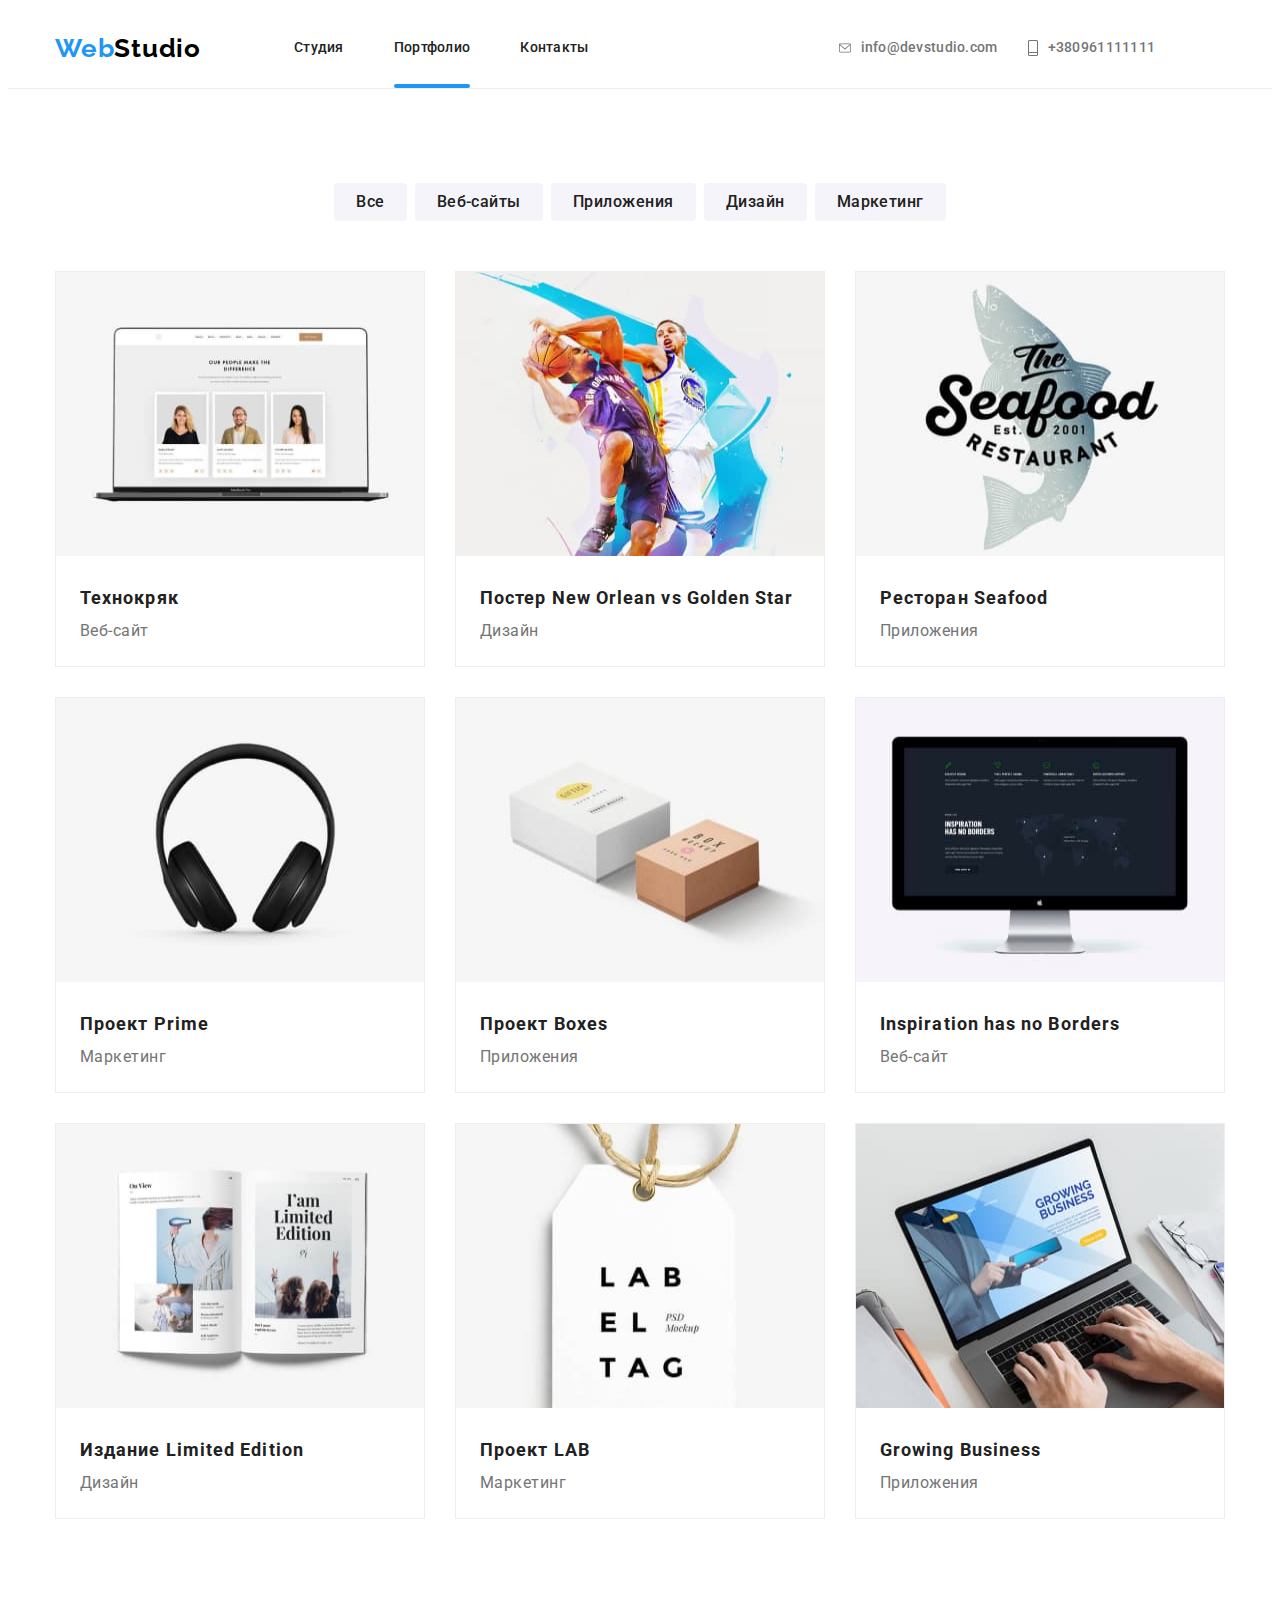
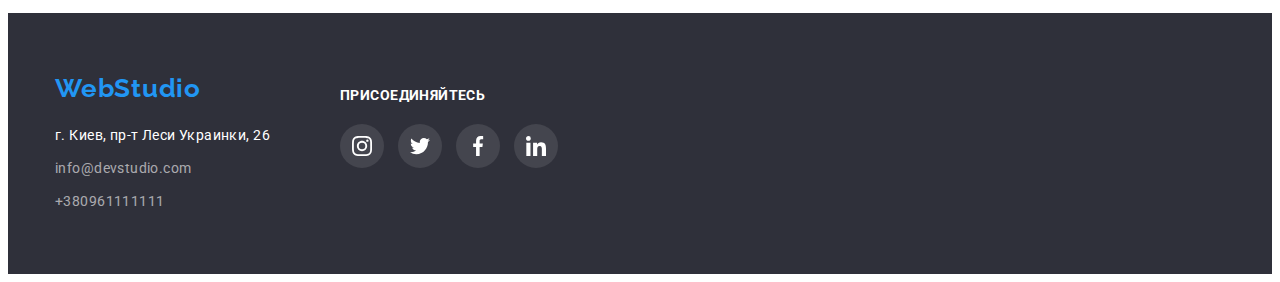
==== portfolio.html @ 250a7c7f "22.06.2022" ====
<!DOCTYPE html>
<html lang="ru">

<head>
    <meta charset="UTF-8" />
    <meta http-equiv="X-UA-Compatible" content="IE=edge" />
    <meta name="viewport" content="width=device-width, initial-scale=1.0" />
    <title>WebStudio</title>
    <link rel="stylesheet" href="https://cdnjs.cloudflare.com/ajax/libs/modern-normalize/1.1.0/modern-normalize.min.css"
        integrity="sha512-wpPYUAdjBVSE4KJnH1VR1HeZfpl1ub8YT/NKx4PuQ5NmX2tKuGu6U/JRp5y+Y8XG2tV+wKQpNHVUX03MfMFn9Q=="
        crossorigin="anonymous" referrerpolicy="no-referrer" />
    <link rel="stylesheet" href="./css/styles.css">
    <link rel="preconnect" href="https://fonts.googleapis.com">
    <link rel="preconnect" href="https://fonts.gstatic.com" crossorigin>
    <link
        href="https://fonts.googleapis.com/css2?family=Montserrat:wght@400;700&family=Roboto:wght@400;500;700;900&display=swap"
        rel="stylesheet">
    <link
        href="https://fonts.googleapis.com/css2?family=Montserrat:wght@400;700&family=Raleway:wght@700&family=Roboto:wght@400;500;700;900&display=swap"
        rel="stylesheet">
    <style>
        li {
            list-style-type: none;
        }
    </style>
</head>

<body>
    <!--Header-->
    <header class="line">
        <div class="container">
            <nav class="headr">
                <div class="headr-logo"><a href="./index.html" class="logo-web link">Web<span
                            class="logo-studio link">Studio</span></a></div>
                <ul class="headr-list">
                    <li class="headr-items"><a href="./index.html" class="headr-link link">Студия</a></li>
                    <li class="headr-items"><a href="./portfolio.html" class="headr-link current link">Портфолио</a>
                    </li>
                    <li class="headr-items"><a href="" class="headr-link link">Контакты</a></li>
                </ul>

                <a href="mailto:info@devstudio.com" class="headr-contact link">
                    <svg class="icon-contact" width="12" height="16">
                        <use href="./images/symbol-defs.svg#icon-envelope"></use>
                    </svg>info@devstudio.com</a>
                <a href="tel:+380961111111" class="headr-contact headr-phone link"><svg class="icon-contact" width="10"
                        height="16">
                        <use href="./images/symbol-defs.svg#icon-phone"></use>
                    </svg>+380961111111</a>
        </div>
        </nav>
    </header>
    <!--Main-->
    <main>
        <section class="section">
            <div class="container portfolio-btn">
                <ul class="portfolio-btn-list">
                    <li class="portfolio-btn-items"><button type="button" class="main-portfolio-btn">Все</button></li>
                    <li class="portfolio-btn-items"><button type="button" class="main-portfolio-btn">Веб-сайты</button>
                    </li>
                    <li class="portfolio-btn-items"><button type="button" class="main-portfolio-btn">Приложения</button>
                    </li>
                    <li class="portfolio-btn-items"><button type="button" class="main-portfolio-btn">Дизайн</button>
                    </li>
                    <li class="portfolio-btn-items"><button type="button" class="main-portfolio-btn">Маркетинг</button>
                    </li>
                </ul>
            </div>

            <div class="container">
                <ul class="portfolio-list">
                    <li class="portfolio-items">
                        <div class="portfolio-wrap"><img src="images/img1.jpg" width="370" height="284"
                                alt="произвольная картинка 1" />
                            <p class="portfolio-corren-text">Ресурс предлагает комплексные предложения с разным уровнем
                                функционала и сервисов. Все это позволит посетителю получить исчерпывающие сведения о
                                компании или частном лице.</p>
                        </div>
                        <div class="pictures-text">
                            <h3 class="main-portfolio-h3">Технокряк</h3>
                            <p class="main-portfolio-h3-paragraph">Веб-сайт</p>
                        </div>
                    </li>
                    <li class="portfolio-items">
                        <div class="portfolio-wrap"><img src="images/img2.jpg" width="370" height="284"
                                alt="произвольная картинка 2" />
                            <p class="portfolio-corren-text">Ресурс предлагает комплексные предложения с разным уровнем
                                функционала и сервисов. Все это позволит посетителю получить исчерпывающие сведения о
                                компании или частном лице.</p>
                        </div>

                        <div class="pictures-text">
                            <h3 class="main-portfolio-h3">Постер New Orlean vs Golden Star</h3>
                            <p class="main-portfolio-h3-paragraph">Дизайн</p>
                        </div>
                    </li>
                    <li class="portfolio-items">
                        <div class="portfolio-wrap"><img src="images/img3.jpg" width="370" height="284"
                                alt="произвольная картинка 3"/>
                            <p class="portfolio-corren-text">Ресурс предлагает комплексные предложения с разным уровнем
                                функционала и сервисов. Все это позволит посетителю получить исчерпывающие сведения о
                                компании или частном лице.</p>
                        </div>
                        <div class="pictures-text">
                            <h3 class="main-portfolio-h3">Ресторан Seafood</h3>
                            <p class="main-portfolio-h3-paragraph">Приложения</p>
                        </div>
                    </li>
                    <li class="portfolio-items">
                        <div class="portfolio-wrap"><img src="images/img4.jpg" width="370" height="284"
                                alt="произвольная картинка 4" />
                            <p class="portfolio-corren-text">Ресурс предлагает комплексные предложения с разным уровнем
                                функционала и сервисов. Все это позволит посетителю получить исчерпывающие сведения о
                                компании или частном лице.</p>
                        </div>
                        <div class="pictures-text">
                            <h3 class="main-portfolio-h3">Проект Prime</h3>
                            <p class="main-portfolio-h3-paragraph">Маркетинг</p>
                        </div>
                    </li>
                    <li class="portfolio-items">
                        <div class="portfolio-wrap"><img src="images/img5.jpg" width="370" height="284"
                                alt="произвольная картинка 5" />
                            <p class="portfolio-corren-text">Ресурс предлагает комплексные предложения с разным уровнем
                                функционала и сервисов. Все это позволит посетителю получить исчерпывающие сведения о
                                компании или частном лице.</p>
                        </div>
                        <div class="pictures-text">
                            <h3 class="main-portfolio-h3">Проект Boxes</h3>
                            <p class="main-portfolio-h3-paragraph">Приложения</p>
                        </div>
                    </li>
                    <li class="portfolio-items">
                        <div class="portfolio-wrap"><img src="images/img6.jpg" width="370" height="284"
                                alt="произвольная картинка 6" />
                            <p class="portfolio-corren-text">Ресурс предлагает комплексные предложения с разным уровнем
                                функционала и сервисов. Все это позволит посетителю получить исчерпывающие сведения о
                                компании или частном лице.</p>
                        </div>
                        <div class="pictures-text">
                            <h3 class="main-portfolio-h3">Inspiration has no Borders</h3>
                            <p class="main-portfolio-h3-paragraph">Веб-сайт</p>
                        </div>
                    </li>
                    <li class="portfolio-items">
                        <div class="portfolio-wrap"><img src="images/img7.jpg" width="370" height="284"
                                alt="произвольная картинка 7" />
                            <p class="portfolio-corren-text">Ресурс предлагает комплексные предложения с разным уровнем
                                функционала и сервисов. Все это позволит посетителю получить исчерпывающие сведения о
                                компании или частном лице.</p>
                        </div>
                        <div class="pictures-text">
                            <h3 class="main-portfolio-h3">Издание Limited Edition</h3>
                            <p class="main-portfolio-h3-paragraph">Дизайн</p>
                        </div>
                    </li>
                    <li class="portfolio-items">
                        <div class="portfolio-wrap"><img src="images/img8.jpg" width="370" height="284"
                                alt="произвольная картинка 8" />
                            <p class="portfolio-corren-text">Ресурс предлагает комплексные предложения с разным уровнем
                                функционала и сервисов. Все это позволит посетителю получить исчерпывающие сведения о
                                компании или частном лице.</p>
                        </div>
                        <div class="pictures-text">
                            <h3 class="main-portfolio-h3">Проект LAB</h3>
                            <p class="main-portfolio-h3-paragraph">Маркетинг</p>
                        </div>
                    </li>
                    <li class="portfolio-items">
                        <div class="portfolio-wrap"><img src="images/img9.jpg" width="370" height="284"
                                alt="произвольная картинка 9" />
                            <p class="portfolio-corren-text">Ресурс предлагает комплексные предложения с разным уровнем
                                функционала и сервисов. Все это позволит посетителю получить исчерпывающие сведения о
                                компании или частном лице.</p>
                        </div>
                        <div class="pictures-text">
                            <h3 class="main-portfolio-h3">Growing Business</h3>
                            <p class="main-portfolio-h3-paragraph">Приложения</p>
                        </div>
                    </li>
                </ul>
            </div>
        </section>
    </main>
    <!--Footer-->
    <footer class="footer">
        <div class="container">
            <ul class="footer-all">
                <li><a href="./index.html" class="logo-web link">Web<span
                            class="logo-studio-footer link">Studio</span></a>
                    <address class="address">г. Киев, пр-т Леси Украинки, 26</address>
                    <div class="footer-contact"><a href="mailto:info@devstudio.com"
                            class="footer-contact link">info@devstudio.com</a>
                        <a href="tel:+380961111111" class="footer-contact link tel">+380961111111</a>
                    </div>
                </li>
                <li>
                    <div class="footer-link">
                        <h3 class="footer-h3">ПРИСОЕДИНЯЙТЕСЬ</h3>
                        <ul class="footer-list">
                            <li class="footer-items"><a href="" class="footer-social"><svg class="footer-icon"
                                        width="20" height="20">
                                        <use href="./images/symbol-defs.svg#icon-instagram"></use>
                                    </svg></a></li>
                            <li class="footer-items"><a href="" class="footer-social"><svg class="footer-icon"
                                        width="20" height="20">
                                        <use href="./images/symbol-defs.svg#icon-twitter"></use>
                                    </svg></a></li>
                            <li class="footer-items"><a href="" class="footer-social"><svg class="footer-icon"
                                        width="20" height="20">
                                        <use href="./images/symbol-defs.svg#icon-facebook"></use>
                                    </svg></a></li>
                            <li class="footer-items"><a href="" class="footer-social"><svg class="footer-icon"
                                        width="20" height="20">
                                        <use href="./images/symbol-defs.svg#icon-linkedin"></use>
                                    </svg></a></li>
                        </ul>
                    </div>
            </ul>
        </div>
    </footer>
</body>

</html>
---- css/styles.css ----
html {
    box-sizing: border-box;


}

*,
*::before,
*::after {
    box-sizing: inherit;
}

:root {
    --paragraph-color: #757575;
    --h3-color: #212121;
    --link-color: #2196F3;
}

body {
    font-family: 'Roboto';
}


p,
h1,
h2,
h3 {
    margin: 0;
}

ul {
    margin: 0;
    padding-left: 0;
}

li {
    display: list-item;
}

button {
    cursor: pointer;
}

address {
    font-style: normal;
}

.section {
    padding-top: 94px;
    padding-bottom: 94px;
}

.container {
    margin-left: auto;
    margin-right: auto;
    width: 1200px;
    padding-left: 15px;
    padding-right: 15px;
    /*outline: 2px solid tomato;*/
}



.logo-web {
    font-family: 'Raleway', sans-serif;
    font-weight: 700;
    font-size: 26px;
    line-height: 1.19;
    letter-spacing: 0.03em;

    color: var(--link-color);
}

.logo-studio {
    font-family: 'Raleway', sans-serif;
    font-weight: 700;
    font-size: 26px;
    line-height: 1.19;
    letter-spacing: 0.03em;

    color: #000000;

}

.link {
    text-decoration: none;
}

/*----------------------headr------------------------*/

.headr-link {
    font-weight: 500;
    font-size: 14px;
    line-height: 1.14;
    letter-spacing: 0.02em;
    padding-top: 32px;
    padding-bottom: 32px;
    color: #212121;
    transition: color 250ms;
    transition-timing-function: cubic-bezier(0.4, 0, 0.2, 1);
}

.current::after {
    content: "";
    height: 4px;
    border-radius: 4px;
    background-color: var(--link-color);
    display: block;
    flex-grow: 1;
    bottom: -28px;
    position: relative;
}

.headr-link:hover,
.headr-link:focus {
    color: var(--link-color);

}

.headr {
    display: flex;
    height: 80px;
    align-items: center;

}

.headr-list {
    display: flex;
    margin-left: 93px;
    margin-right: 250px;

}

.headr-list .headr-items+.headr-items {
    margin-left: 50px;
}

.headr-contact {
    font-weight: 500;
    font-size: 14px;
    line-height: 1.14;
    letter-spacing: 0.02em;
    height: 16px;
    color: #757575;
    transition: color 250ms;
    transition-timing-function: cubic-bezier(0.4, 0, 0.2, 1);

}

.headr-phone {
    margin-left: 30px;
}

.contact-list {
    display: flex;
    margin-left: auto;
}

.icon-contact {
    margin-right: 10px;
    vertical-align: middle;
    fill: currentColor;
}

.headr-contact:hover,
.headr-contact:focus {
    color: var(--link-color);
}

/*----------------------main------------------------*/
.main {

    height: 600px;
    background: #2F303A;
    padding-top: 200px;
    padding-bottom: 200px;
    outline: 1px solid black;
    background-image: linear-gradient(rgba(47, 48, 58, 0.4), rgba(47, 48, 58, 0.4)), url("../images/general_background.png");
    background-position: center;
    background-size: cover;
}

.main-button {

    font-weight: 700;
    font-size: 16px;
    line-height: 1.88;
    letter-spacing: 0.06em;
    color: #FFFFFF;
    background: var(--link-color);
    border-radius: 4px;
    padding: 10px 32px;

    height: 50px;
    text-decoration: none;
    margin-top: 30px;
    margin-left: 700px;

    border: transparent;
    margin: 0 auto;
    display: block;
    transition: color 2500ms;
    transition-timing-function: cubic-bezier(0.4, 0, 0.2, 1);

}



.main-h1 {
    margin: auto;
    padding-bottom: 30px;
    max-width: 600px;
    font-weight: 900;
    font-size: 44px;
    line-height: 1.36;
    text-align: center;
    letter-spacing: 0.06em;
    text-transform: uppercase;

    color: #FFFFFF;
}

.about-list {
    display: flex;
}

.about-list .about-items+.about-items {
    margin-left: 30px;
}

.main-h3 {
    font-weight: 700;
    font-size: 14px;
    line-height: 1.14;
    letter-spacing: 0.03em;
    text-transform: uppercase;
    width: 270px;
    height: 16px;
    color: var(--h3-color);
}

.main-h2 {
    margin-bottom: 50px;
    font-weight: 700;
    font-size: 36px;
    line-height: 1.17;
    text-align: center;
    letter-spacing: 0.03em;
    color: #212121;
}

.main-h2-none {
    padding-top: 0;

}

.main-paragraph {
    font-size: 14px;
    line-height: 1.71;
    letter-spacing: 0.03em;
    max-width: 300px;
    width: 270px;
    height: 75px;
    margin-top: 10px;
    color: var(--paragraph-color);

}

.main-priority {
    align-items: center;
    display: flex;
    margin-bottom: 30px;
    justify-content: center;
    background-color: #F5F4FA;
    border-radius: 4px;
    width: 270px;
    height: 120px;
}

.main-pictures {
    display: inline-flex;
}

.pictures {
    display: flex;
    justify-content: center;
}

.pictures-items {
    position: relative;
}

.pictures .pictures-items+.pictures-items {
    margin-left: 30px
}

.desct-offer {
    width: 100%;
    font-weight: 700;
    font-size: 14px;
    line-height: 16px;
    text-align: center;
    letter-spacing: 0.03em;
    text-transform: uppercase;

    justify-content: center;
    align-items: center;
    position: absolute;
    bottom: 4px;
    color: #FFFFFF;
    background-color: rgba(47, 48, 58, 0.4);

    padding-top: 27px;
    padding-bottom: 27px;
}

.team-list .team-items+.team-items {
    margin-left: 30px;
}

.team-studio {
    padding-bottom: 94px;
}

.team-list {
    display: flex;
}

.our-team {
    background-color: #F5F4FA;
}

.team-position {
    padding-top: 30px;
    padding-bottom: 30px;
}

.team-items {
    width: 270px;
    background: #FFFFFF;
    box-shadow: 0px 1px 3px rgba(0, 0, 0, 0.12), 0px 1px 1px rgba(0, 0, 0, 0.14), 0px 2px 1px rgba(0, 0, 0, 0.2);
    border-radius: 0px 0px 4px 4px;
}

.team-name {
    margin-bottom: 10px;
    font-weight: 500;
    font-size: 16px;
    line-height: 1.19;
    text-align: center;
    letter-spacing: 0.03em;

    color: #212121;
}

.position {
    font-size: 16px;
    line-height: 1.19;
    text-align: center;
    letter-spacing: 0.03em;

    color: #757575;
}

.social-list {
    margin-top: 16px;
    display: flex;
    padding-left: 32px;
    padding-right: 32px;
}

.social-network {
    width: 44px;
    height: 44px;
}


.network-link {
    display: flex;
    align-items: center;
    justify-content: center;
    width: 44px;
    height: 44px;
    border-radius: 100%;
    background-color: #FFFFFF;
    color: #AFB1B8;
    transition: color 250ms, background-color 250ms;
    transition-timing-function: cubic-bezier(0.4, 0, 0.2, 1);

}

.social-list .social-network+.social-network {
    margin-left: 10px
}

.network-link:hover,
.network-link:focus {
    color: #FFFFFF;
    background-color: #2196F3;

}

.network-icon {
    fill: currentColor;
}

.client-list {
    display: flex;
    margin: 0 auto;
}

.client-link {
    display: flex;
    justify-content: center;
    align-items: center;
    width: 170px;
    height: 92px;
    border: 1px solid #AFB1B8;
    border-radius: 4px;
    margin-right: 30px;
    color: #AFB1B8;
    transition: border-color 250ms, color 250ms;
    transition-timing-function: cubic-bezier(0.4, 0, 0.2, 1);
}

.client-icon {
    fill: currentColor;
}

.client-link:hover,
.client-link:focus {
    color: #2196F3;
    border-color: #2196F3;
}

/*----------------------footer------------------------*/
.footer {
    padding-bottom: 60px;
    padding-top: 60px;
    background: #2F303A;
}

.footer-all {
    display: flex;
}

.address {
    font-style: normal;
    font-size: 14px;
    line-height: 1.71;
    letter-spacing: 0.03em;

    color: #FFFFFF;
    margin-top: 20px;
    margin-bottom: 9px;

}

.footer-contact {
    display: block;
    font-size: 14px;
    line-height: 1.71;
    letter-spacing: 0.03em;

    color: rgba(255, 255, 255, 0.6);
    transition: color 250ms;
    transition-timing-function: cubic-bezier(0.4, 0, 0.2, 1);
}

.footer-contact:hover,
.footer-contact:focus {
    color: var(--link-color);
}

.logo-studio-footer {
    font-family: 'Raleway', sans-serif;
    font-weight: 700;
    font-size: 26px;
    line-height: 1.19;
    letter-spacing: 0.03em;

    color: currentColor;

}

.tel {
    margin-top: 9px;
}

.footer-link {
    padding-top: 12px;
    margin-left: 70px;
    border: none;
    min-width: 206px;
    display: block;
    transition: color 250ms;
}

.footer-h3 {
    display: inline-block;
    font-weight: 700;
    font-size: 14px;
    line-height: 1.14;
    letter-spacing: 0.03em;
    text-transform: uppercase;
    color: #ffffff;
    margin-bottom: 20px;
}

.footer-items {
    display: inline-block;
    margin-right: 10px;

}

.footer-social {
    display: flex;
    align-items: center;
    justify-content: center;
    width: 44px;
    height: 44px;
    border-radius: 50%;
    background-color: #44454E;
    transition: background-color 250ms;
    transition-timing-function: cubic-bezier(0.4, 0, 0.2, 1);

}

.footer-icon {
    fill: #ffffff;
}

.footer-social:hover,
.footer-social:focus {
    background-color: #2196F3;
    color: #000000;
}

/*------------------MODAL------------------------------*/
.backdrop {
    position: fixed;
    top: 0;
    left: 0;
    width: 100%;
    height: 100%;
    background-color: rgba(0, 0, 0, 0.2);
    transition: opacity 250ms, visibility 250ms;
    transition-timing-function: cubic-bezier(0.4, 0, 0.2, 1);
}

.modal {
    position: relative;
    top: 50%;
    left: 50%;
    width: 528px;
    height: 581px;
    border-radius: 4px;
    background-color: #FFFFFF;
    transform: translate(-50%, -50%) scale(1);
    transition: transform 250ms;
    transition-timing-function: cubic-bezier(0.4, 0, 0.2, 1);
    padding: 40px;
    text-align: center;
}

.modal-btn {
    position: absolute;
    right: 8px;
    top: 8px;
    width: 30px;
    height: 30px;
    border: 1px solid rgba(0, 0, 0, 0.1);
    border-radius: 50%;
    background-color: transparent;
    display: flex;
    align-items: center;
    justify-content: center;
}

.close-icon {
    fill: #000000
}

.is-hidden {
    opacity: 0;
    visibility: hidden;
    pointer-events: none;
}

.modal-title {
    font-weight: 700;
    font-size: 20px;
    line-height: 23px;
    letter-spacing: 0.01em;
    margin-bottom: 12px;
    color: #212121;
}

.modal-form {}

.form-label {
    font-style: Regular;
    font-size: 12px;
    line-height: 14px;
    color: solid, #757575;
}

.form-input {
    width: 100%;
    height: 40px;
    background-color: transparent;
    border: 1px, solid, rgba(33, 33, 33, 0.2);
    border-radius: 4px;
    outline: none;
}

.form-input:hover,
.form-input:focus {
    border-color: var(--link-color);
}

.form-field {
    display: flex;
    flex-direction: column;
    margin-bottom: 10px;
    text-align: start;
}

.modal-comment {
    width: 100%;
    height: 120px;
    resize: none;
}
/*.modal-submint{margin-bottom: 40px;}*/
/*----------------------portfolio------------------------*/
.line {
    display: flex;
    border-bottom: 1px solid #ECECEC;
}

.portfolio-btn-list {
    display: flex;
    padding-left: 22px;
    padding-right: 22px;
    justify-content: center;
}

.portfolio-btn {
    margin-bottom: 50px;
}

.portfolio-btn-list .portfolio-btn-items+.portfolio-btn-items {
    margin-left: 8px;
}

.main-portfolio-btn {
    font-family: 'Roboto';
    font-weight: 500;
    font-size: 16px;
    line-height: 1.62;
    text-align: center;
    letter-spacing: 0.03em;
    color: #212121;
    background: #F5F4FA;
    border-radius: 4px;
    border: transparent;
    padding: 6px 22px;
    transition: background-color 250ms, box-shadow 250ms, color 250ms;
    transition-timing-function: cubic-bezier(0.4, 0, 0.2, 1);

}

.main-portfolio-btn:hover,
.main-portfolio-btn:focus {
    background-color: var(--link-color);
    color: white;
    box-shadow: 0px 3px 1px rgba(0, 0, 0, 0.1), 0px 1px 2px rgba(0, 0, 0, 0.08),
        0px 2px 2px rgba(0, 0, 0, 0.12);
}

.portfolio-list {
    display: flex;
    flex-wrap: wrap;
    margin: -15px;
}



.portfolio-items {
    margin: 15px;
    width: calc(100% / 3 - 30px);
}

.portfolio-items {
    background: #FFFFFF;
    border: 1px solid #EEEEEE;
    transition: box-shadow 250ms;
    transition-timing-function: cubic-bezier(0.4, 0, 0.2, 1);

}

.portfolio-items:hover,
.portfolio-items:focus {
    box-shadow: 0px 1px 1px rgba(0, 0, 0, 0.12), 0px 4px 4px rgba(0, 0, 0, 0.06),
        1px 4px 6px rgba(0, 0, 0, 0.16);

}

.portfolio-wrap {
    position: relative;
    overflow: hidden;
}

.portfolio-corren-text {
    top: 0;
    left: 0;
    position: absolute;
    padding: 63px 24px;
    font-style: normal;
    font-size: 18px;
    line-height: 1.56;
    letter-spacing: 0.03em;
    height: 100%;
    transform: translateY(100%);
    color: #FFFFFF;
    background-color: rgba(33, 150, 243, 0.9);
    transition-property: transform;
    transition-duration: 250ms;
    transition-timing-function: cubic-bezier(0.4, 0, 0.2, 1);
    overflow: auto;
}

.portfolio-items:hover .portfolio-corren-text {
    transform: translateY(0);

}

.pictures-text {
    padding: 20px 24px;

}

.main-portfolio-h3 {
    font-weight: 700;
    font-size: 18px;
    line-height: 2;
    letter-spacing: 0.06em;

    color: var(--h3-color);
}

.main-portfolio-h3-paragraph {
    font-size: 16px;
    line-height: 1.88;
    letter-spacing: 0.03em;

    color: var(--paragraph-color);
}
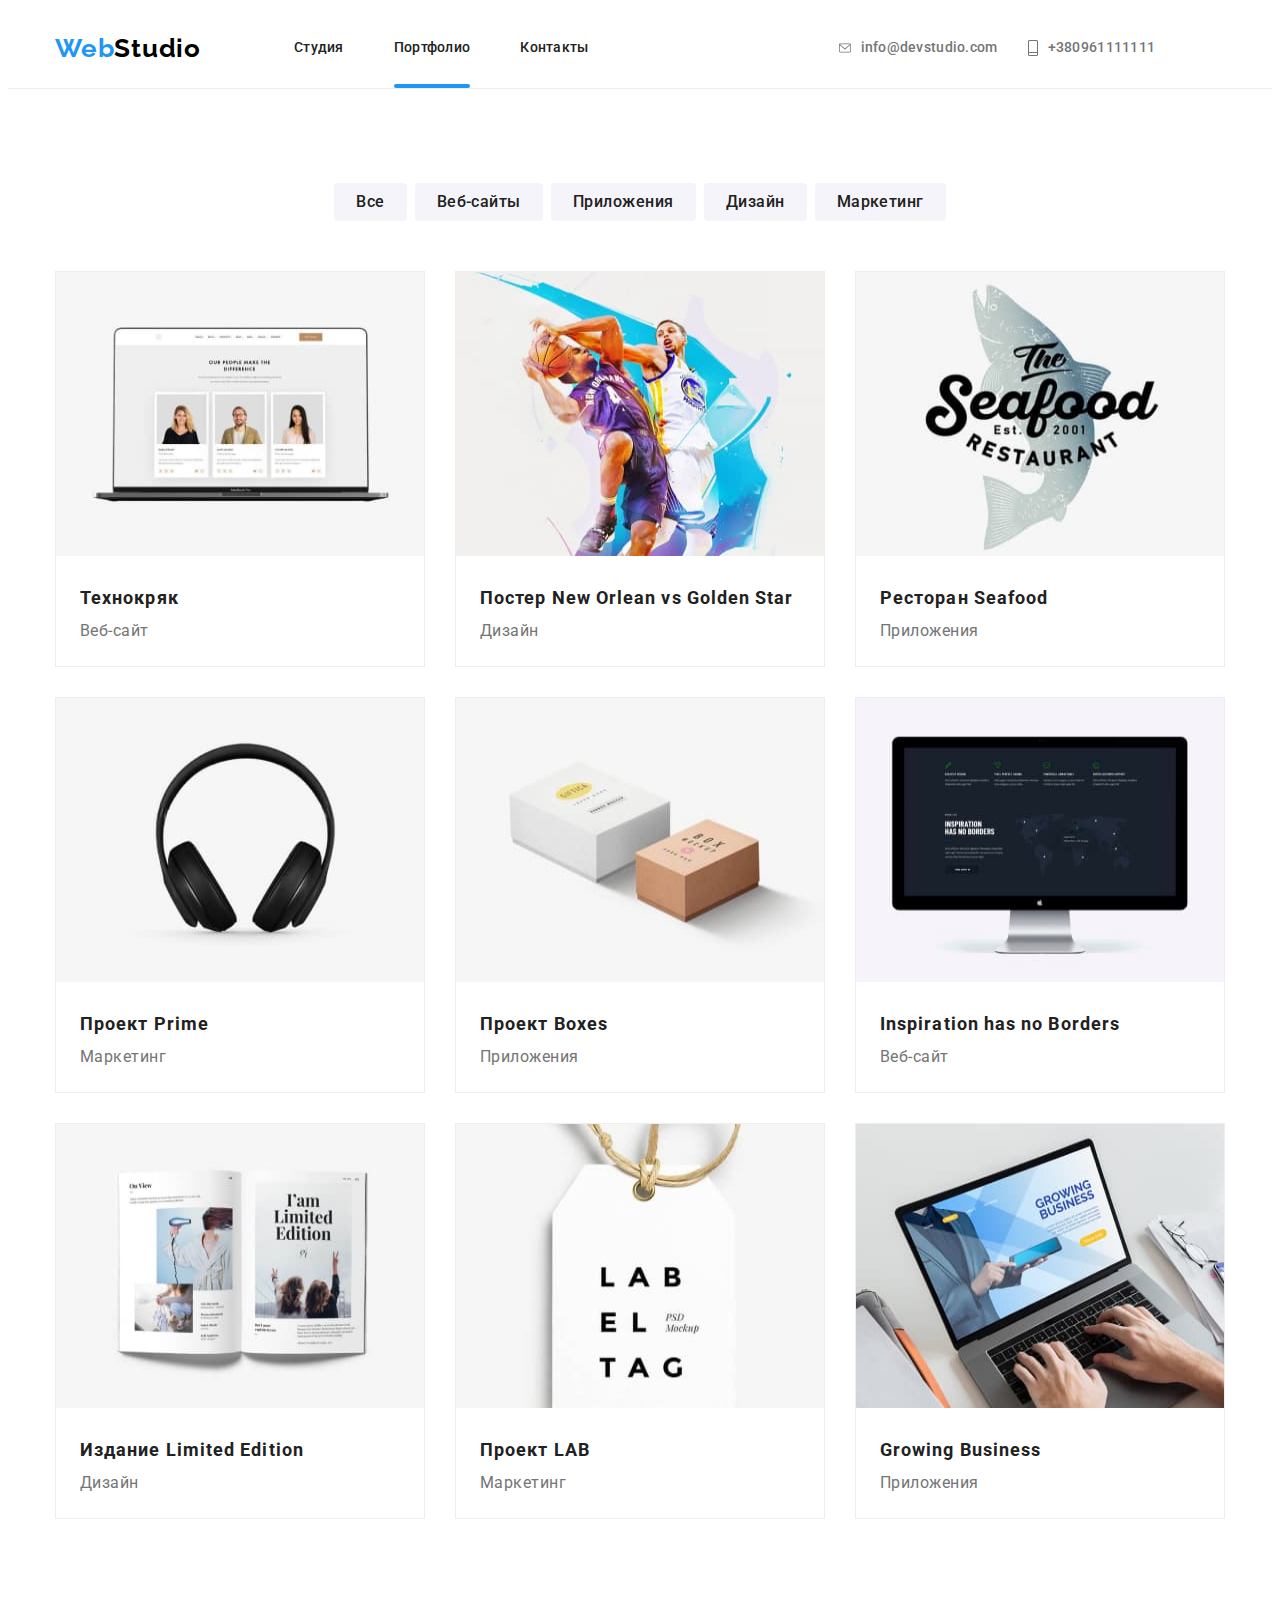
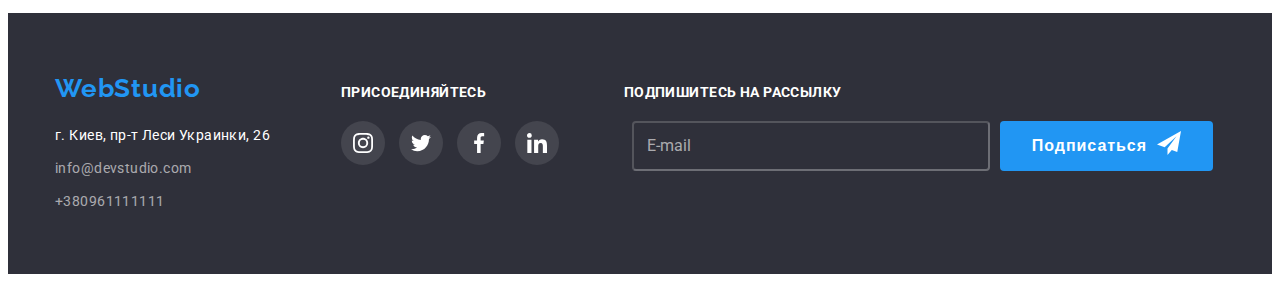
==== commit 02da74e6: "26.06.2022" ====
--- a/portfolio.html
+++ b/portfolio.html
@@ -96,7 +96,7 @@
                     </li>
                     <li class="portfolio-items">
                         <div class="portfolio-wrap"><img src="images/img3.jpg" width="370" height="284"
-                                alt="произвольная картинка 3"/>
+                                alt="произвольная картинка 3" />
                             <p class="portfolio-corren-text">Ресурс предлагает комплексные предложения с разным уровнем
                                 функционала и сервисов. Все это позволит посетителю получить исчерпывающие сведения о
                                 компании или частном лице.</p>
@@ -184,39 +184,54 @@
     </main>
     <!--Footer-->
     <footer class="footer">
-        <div class="container">
-            <ul class="footer-all">
-                <li><a href="./index.html" class="logo-web link">Web<span
-                            class="logo-studio-footer link">Studio</span></a>
-                    <address class="address">г. Киев, пр-т Леси Украинки, 26</address>
-                    <div class="footer-contact"><a href="mailto:info@devstudio.com"
-                            class="footer-contact link">info@devstudio.com</a>
-                        <a href="tel:+380961111111" class="footer-contact link tel">+380961111111</a>
+        <div class="container footer-all">
+            <div>
+                <ul>
+                    <li><a href="./index.html" class="logo-web link">Web<span
+                                class="logo-studio-footer link">Studio</span></a>
+                        <address class="address">г. Киев, пр-т Леси Украинки, 26</address>
+                        <div class="footer-contact"><a href="mailto:info@devstudio.com"
+                                class="footer-contact link">info@devstudio.com</a>
+                            <a href="tel:+380961111111" class="footer-contact link tel">+380961111111</a>
+                        </div>
+                    </li>
+                </ul>
+            </div>
+            <div class="footer-link">
+                <h3 class="footer-h3">ПРИСОЕДИНЯЙТЕСЬ</h3>
+                <ul class="footer-list">
+                    <li class="footer-items"><a href="" class="footer-social"><svg class="footer-icon" width="20"
+                                height="20">
+                                <use href="./images/symbol-defs.svg#icon-instagram"></use>
+                            </svg></a></li>
+                    <li class="footer-items"><a href="" class="footer-social"><svg class="footer-icon" width="20"
+                                height="20">
+                                <use href="./images/symbol-defs.svg#icon-twitter"></use>
+                            </svg></a></li>
+                    <li class="footer-items"><a href="" class="footer-social"><svg class="footer-icon" width="20"
+                                height="20">
+                                <use href="./images/symbol-defs.svg#icon-facebook"></use>
+                            </svg></a></li>
+                    <li class="footer-items"><a href="" class="footer-social"><svg class="footer-icon" width="20"
+                                height="20">
+                                <use href="./images/symbol-defs.svg#icon-linkedin"></use>
+                            </svg></a></li>
+                </ul>
+            </div>
+
+            <div class="footer-email">
+                <h3 class="footer-h3">Подпишитесь на рассылку</h3>
+                <div class="form-field-footer">
+                    <label class="form-label" for="email"></label>
+                    <div class="input-icon-contact"><span class="input-email">E-mail</span><input type="email"
+                            class="form-footer-email" name="mail-footer" id="mail-footer" />
                     </div>
-                </li>
-                <li>
-                    <div class="footer-link">
-                        <h3 class="footer-h3">ПРИСОЕДИНЯЙТЕСЬ</h3>
-                        <ul class="footer-list">
-                            <li class="footer-items"><a href="" class="footer-social"><svg class="footer-icon"
-                                        width="20" height="20">
-                                        <use href="./images/symbol-defs.svg#icon-instagram"></use>
-                                    </svg></a></li>
-                            <li class="footer-items"><a href="" class="footer-social"><svg class="footer-icon"
-                                        width="20" height="20">
-                                        <use href="./images/symbol-defs.svg#icon-twitter"></use>
-                                    </svg></a></li>
-                            <li class="footer-items"><a href="" class="footer-social"><svg class="footer-icon"
-                                        width="20" height="20">
-                                        <use href="./images/symbol-defs.svg#icon-facebook"></use>
-                                    </svg></a></li>
-                            <li class="footer-items"><a href="" class="footer-social"><svg class="footer-icon"
-                                        width="20" height="20">
-                                        <use href="./images/symbol-defs.svg#icon-linkedin"></use>
-                                    </svg></a></li>
-                        </ul>
-                    </div>
-            </ul>
+                    <button type="submit" class="main-button button-send">Подписаться<svg class="icon-send" width="24"
+                            height="24">
+                            <use href="./images/symbol-defs.svg#icon-send"></use>
+                        </svg></button>
+                </div>
+            </div>
         </div>
     </footer>
 </body>
--- a/css/styles.css
+++ b/css/styles.css
@@ -84,6 +84,19 @@
 
 .link {
     text-decoration: none;
+}
+
+.visually-hidden {
+    position: absolute;
+    white-space: nowrap;
+    width: 1px;
+    height: 1px;
+    overflow: hidden;
+    border: 0;
+    padding: 0;
+    clip: rect(0 0 0 0);
+    clip-path: inset(50%);
+    margin: -1px;
 }
 
 /*----------------------headr------------------------*/
@@ -442,6 +455,8 @@
 
 .footer-all {
     display: flex;
+    align-items: baseline;
+    justify-content: space-between;
 }
 
 .address {
@@ -449,7 +464,7 @@
     font-size: 14px;
     line-height: 1.71;
     letter-spacing: 0.03em;
-
+    width: 231px;
     color: #FFFFFF;
     margin-top: 20px;
     margin-bottom: 9px;
@@ -461,7 +476,6 @@
     font-size: 14px;
     line-height: 1.71;
     letter-spacing: 0.03em;
-
     color: rgba(255, 255, 255, 0.6);
     transition: color 250ms;
     transition-timing-function: cubic-bezier(0.4, 0, 0.2, 1);
@@ -478,9 +492,7 @@
     font-size: 26px;
     line-height: 1.19;
     letter-spacing: 0.03em;
-
     color: currentColor;
-
 }
 
 .tel {
@@ -488,8 +500,6 @@
 }
 
 .footer-link {
-    padding-top: 12px;
-    margin-left: 70px;
     border: none;
     min-width: 206px;
     display: block;
@@ -510,7 +520,6 @@
 .footer-items {
     display: inline-block;
     margin-right: 10px;
-
 }
 
 .footer-social {
@@ -534,6 +543,49 @@
 .footer-social:focus {
     background-color: #2196F3;
     color: #000000;
+}
+
+.input-email {
+    position: absolute;
+    left: 15px;
+    top: 50%;
+    transform: translateY(-50%);
+    fill: currentColor;
+    font-style: regular;
+    font-size: 16px;
+    line-height: 20px;
+    letter-spacing: 3%;
+    color: rgba(255, 255, 255, 0.6);
+}
+
+.form-footer-email {
+    background-color: transparent;
+    border-radius: 4px;
+    border-color: rgba(255, 255, 255, 0.3);
+    width: 358px;
+    height: 50px;
+    margin-right: 10px;
+    color: #ffffff;
+    padding-left: 60px;
+
+}
+
+.icon-send {
+    margin-left: 10px;
+    fill: #FFFFFF;
+}
+
+.button-send {
+    display: flex;
+    margin-right: 12px;
+}
+
+.form-field-footer {
+    display: flex;
+    margin-bottom: 10px;
+    text-align: start;
+    justify-content: center;
+    flex-direction: row;
 }
 
 /*------------------MODAL------------------------------*/
@@ -596,27 +648,34 @@
     color: #212121;
 }
 
-.modal-form {}
+.modal-form {
+    background-color: transparent;
+    border-radius: 4px;
+    outline: none;
+}
 
 .form-label {
     font-style: Regular;
     font-size: 12px;
     line-height: 14px;
     color: solid, #757575;
+    padding: 4px;
 }
 
 .form-input {
     width: 100%;
     height: 40px;
-    background-color: transparent;
-    border: 1px, solid, rgba(33, 33, 33, 0.2);
-    border-radius: 4px;
+    padding-left: 40px;
+    border-color: 1px rgba(33, 33, 33, 0.2);
     outline: none;
+    transition: background-color 250ms;
+    transition-timing-function: cubic-bezier(0.4, 0, 0.2, 1);
 }
 
 .form-input:hover,
 .form-input:focus {
     border-color: var(--link-color);
+    outline: var(--link-color);
 }
 
 .form-field {
@@ -624,14 +683,83 @@
     flex-direction: column;
     margin-bottom: 10px;
     text-align: start;
+}
+
+.input-icon-contact {
+    position: relative;
+
+}
+
+.input-icon {
+    position: absolute;
+    left: 15px;
+    top: 50%;
+    transform: translateY(-50%);
+    fill: currentColor;
+    transition: background-color 250ms;
+    transition-timing-function: cubic-bezier(0.4, 0, 0.2, 1);
+}
+
+.form-input:hover+.input-icon,
+.form-input:focus+.input-icon {
+    fill: var(--link-color);
 }
 
 .modal-comment {
     width: 100%;
     height: 120px;
     resize: none;
-}
-/*.modal-submint{margin-bottom: 40px;}*/
+    border-color: 1px solid rgba(33, 33, 33, 0.2);
+    transition: background-color 250ms;
+    transition-timing-function: cubic-bezier(0.4, 0, 0.2, 1);
+
+}
+
+.modal-comment:hover,
+.modal-comment:focus {
+    border-color: var(--link-color);
+    outline: 1px, var(--link-color);
+}
+
+.modal-submint {
+    display: block;
+
+}
+
+.input-check:checked+.check-text::before {
+    background-color: var(--link-color);
+    background-image: url(../images/icon-check.svg);
+    background-repeat: no-repeat;
+    background-position: center;
+    border: none;
+    border-radius: 2px;
+}
+
+.check-text {
+    font-weight: 400;
+    font-size: 14px;
+    line-height: 24px;
+    letter-spacing: 3%;
+    color: #757575;
+    display: flex;
+    align-items: center;
+    position: relative;
+    margin-left: 7px;
+    padding-bottom: 30px;
+}
+
+.check-text::before {
+    content: '';
+    width: 16px;
+    height: 15px;
+    border: 1px solid rgba(34, 34, 34, 0.2);
+    display: block;
+}
+
+.check-text a {
+    color: var(--link-color);
+}
+
 /*----------------------portfolio------------------------*/
 .line {
     display: flex;
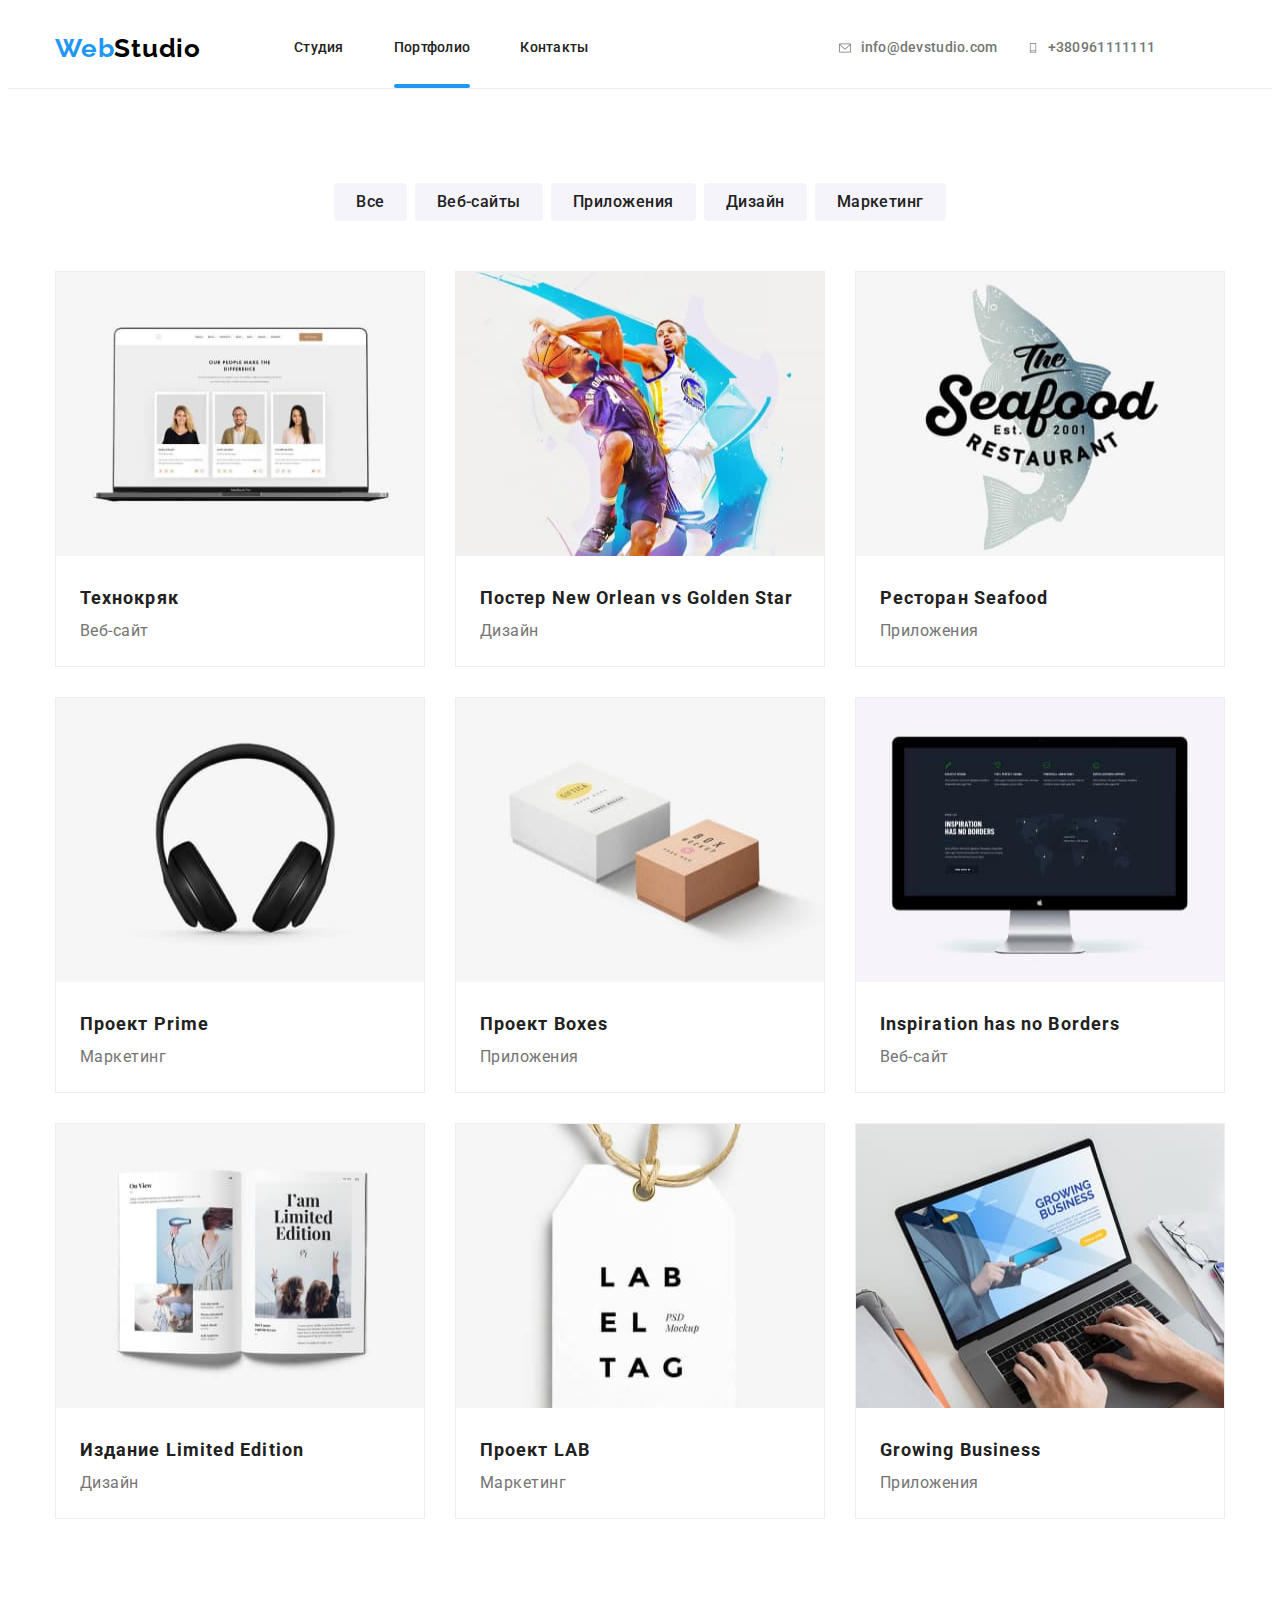
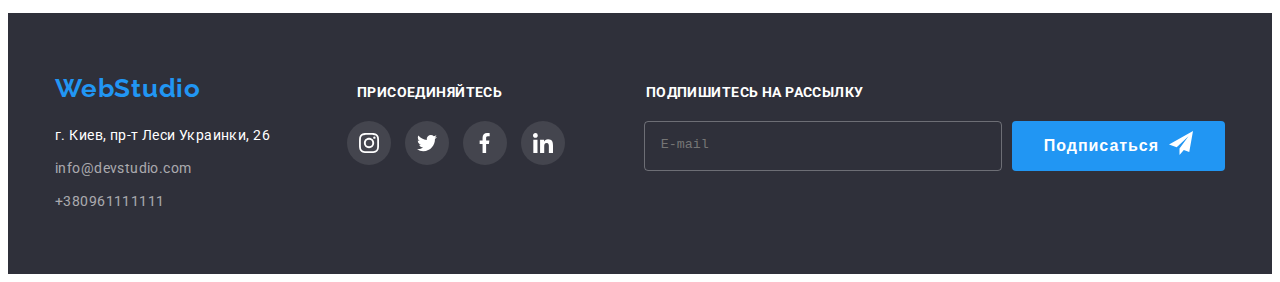
==== commit e3d2dde9: "30.06.2022" ====
--- a/portfolio.html
+++ b/portfolio.html
@@ -41,11 +41,11 @@
 
                 <a href="mailto:info@devstudio.com" class="headr-contact link">
                     <svg class="icon-contact" width="12" height="16">
-                        <use href="./images/symbol-defs.svg#icon-envelope"></use>
+                        <use href="./images/symbol-defs.svg#icon-envelope-hover"></use>
                     </svg>info@devstudio.com</a>
                 <a href="tel:+380961111111" class="headr-contact headr-phone link"><svg class="icon-contact" width="10"
                         height="16">
-                        <use href="./images/symbol-defs.svg#icon-phone"></use>
+                        <use href="./images/symbol-defs.svg#icon-smartphone"></use>
                     </svg>+380961111111</a>
         </div>
         </nav>
@@ -222,9 +222,8 @@
             <div class="footer-email">
                 <h3 class="footer-h3">Подпишитесь на рассылку</h3>
                 <div class="form-field-footer">
-                    <label class="form-label" for="email"></label>
-                    <div class="input-icon-contact"><span class="input-email">E-mail</span><input type="email"
-                            class="form-footer-email" name="mail-footer" id="mail-footer" />
+                    <label class="form-label" for="email" id="form-label"></label>
+                    <div class="input-icon-contact"><textarea name="email" id="email" placeholder="E-mail" class="footer-textarea"></textarea>
                     </div>
                     <button type="submit" class="main-button button-send">Подписаться<svg class="icon-send" width="24"
                             height="24">
--- a/css/styles.css
+++ b/css/styles.css
@@ -515,6 +515,7 @@
     text-transform: uppercase;
     color: #ffffff;
     margin-bottom: 20px;
+    padding-left: 10px;
 }
 
 .footer-items {
@@ -558,7 +559,7 @@
     color: rgba(255, 255, 255, 0.6);
 }
 
-.form-footer-email {
+.footer-textarea {resize: none;
     background-color: transparent;
     border-radius: 4px;
     border-color: rgba(255, 255, 255, 0.3);
@@ -566,8 +567,8 @@
     height: 50px;
     margin-right: 10px;
     color: #ffffff;
-    padding-left: 60px;
-
+    padding-top: 15px;
+    padding-left: 16px;
 }
 
 .icon-send {
@@ -577,7 +578,7 @@
 
 .button-send {
     display: flex;
-    margin-right: 12px;
+   
 }
 
 .form-field-footer {
@@ -630,7 +631,14 @@
 }
 
 .close-icon {
-    fill: #000000
+    fill: #000000;
+    transition: color 2500ms;
+    transition-timing-function: cubic-bezier(0.4, 0, 0.2, 1);
+}
+
+.close-icon:hover,
+.close-icon:focus {
+    fill: var(--link-color);
 }
 
 .is-hidden {
@@ -658,7 +666,7 @@
     font-style: Regular;
     font-size: 12px;
     line-height: 14px;
-    color: solid, #757575;
+    color: #757575;
     padding: 4px;
 }
 
@@ -666,7 +674,8 @@
     width: 100%;
     height: 40px;
     padding-left: 40px;
-    border-color: 1px rgba(33, 33, 33, 0.2);
+    border: 1px solid rgba(33, 33, 33, 0.2);
+    border-radius: 4px;
     outline: none;
     transition: background-color 250ms;
     transition-timing-function: cubic-bezier(0.4, 0, 0.2, 1);
@@ -706,13 +715,16 @@
 }
 
 .modal-comment {
+    font-size: 12px;
+    line-height: 14px;
     width: 100%;
     height: 120px;
     resize: none;
-    border-color: 1px solid rgba(33, 33, 33, 0.2);
+    border: 1px solid rgba(33, 33, 33, 0.2);
+    border-radius: 4px;
     transition: background-color 250ms;
     transition-timing-function: cubic-bezier(0.4, 0, 0.2, 1);
-
+    padding: 12px 16px;
 }
 
 .modal-comment:hover,
@@ -721,9 +733,9 @@
     outline: 1px, var(--link-color);
 }
 
-.modal-submint {
-    display: block;
-
+.modal-submint {height: 50px;
+    width: 200px;
+     display: block;
 }
 
 .input-check:checked+.check-text::before {
